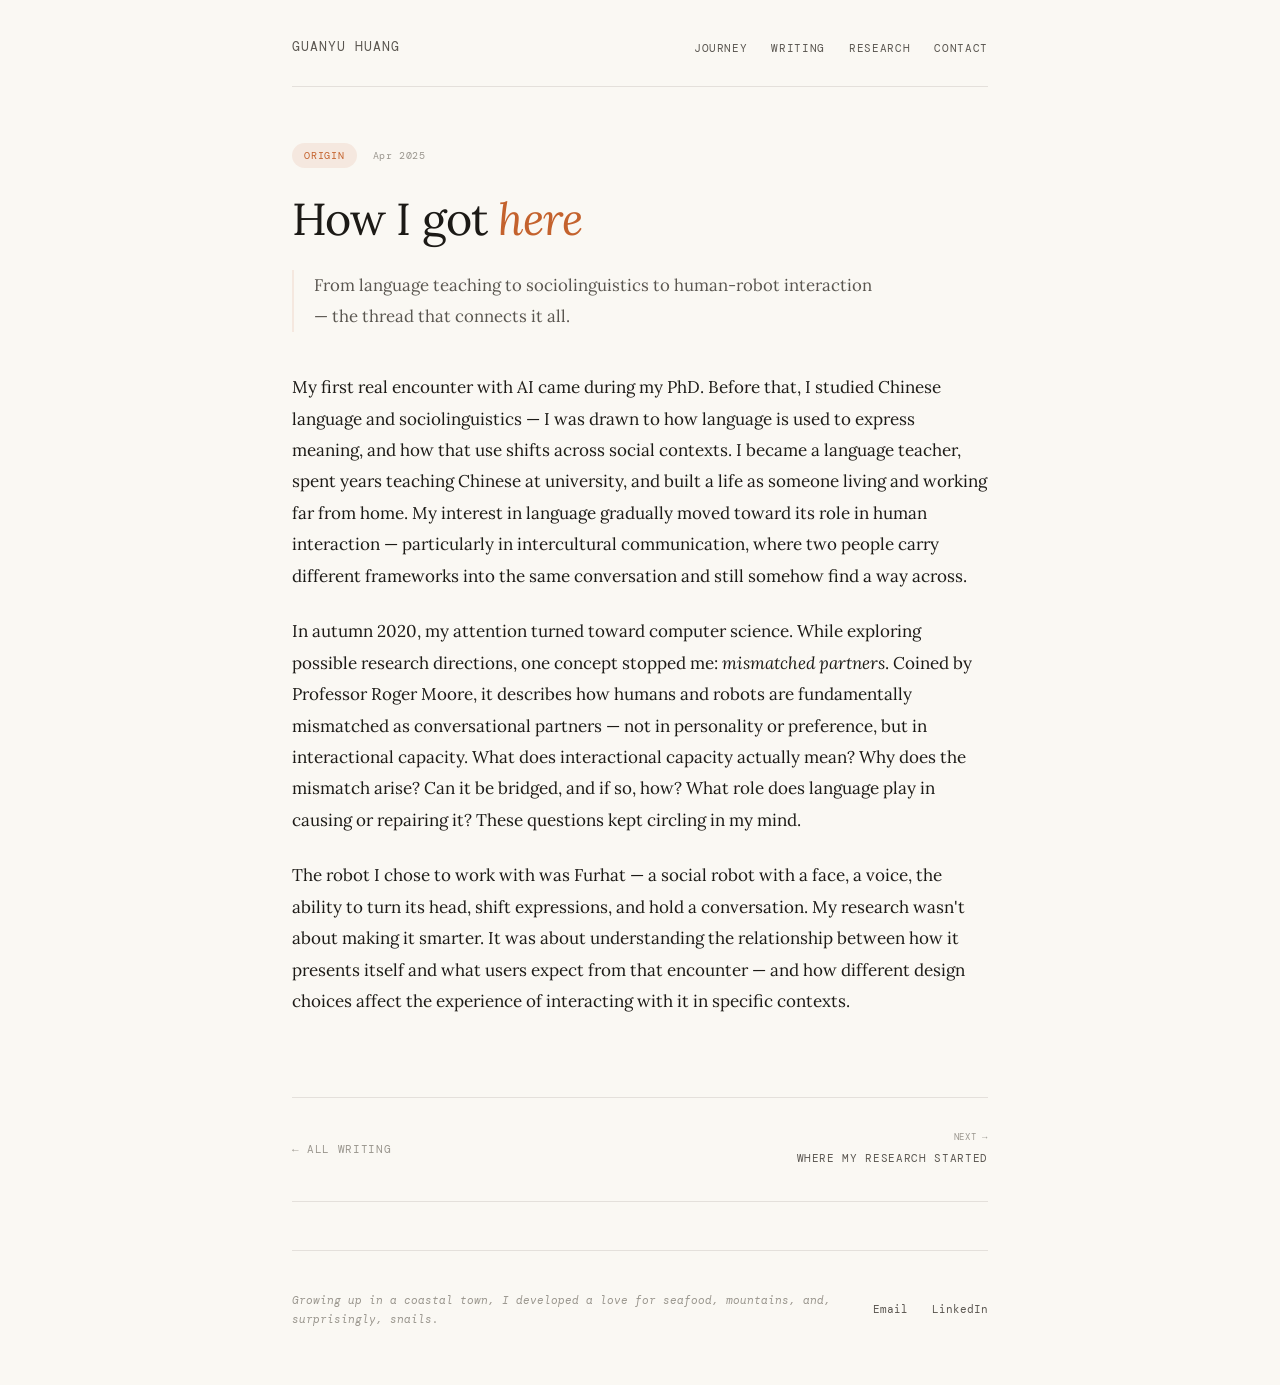
==== 01-entry.html @ d9b90ca6 "Add files via upload" ====
<!DOCTYPE html>
<html lang="en">
<head>
<meta charset="UTF-8">
<meta name="viewport" content="width=device-width, initial-scale=1.0">
<title>How I got here · Guanyu Huang</title>
<link href="https://fonts.googleapis.com/css2?family=Lora:ital,wght@0,400;0,500;1,400&family=DM+Mono:wght@400;500&display=swap" rel="stylesheet">
<style>
*,*::before,*::after{box-sizing:border-box;margin:0;padding:0}
:root{
  --cream:#FAF8F3;--ink:#1C1A16;--ink-soft:#5A5650;--ink-muted:#9A968E;
  --terra:#C4622D;--terra-light:#F5E8DF;--teal:#2A6B6E;--teal-light:#DDF0F0;
  --border:rgba(100,90,80,0.15);
}
html{scroll-behavior:smooth}
body{background:var(--cream);color:var(--ink);font-family:'Lora',Georgia,serif;line-height:1.75;font-size:17px}
.page{max-width:760px;margin:0 auto;padding:0 2rem}
nav{padding:2rem 0 1.5rem;display:flex;align-items:center;justify-content:space-between;border-bottom:1px solid var(--border)}
.nav-name{font-family:'DM Mono',monospace;font-size:13px;letter-spacing:.08em;color:var(--ink-soft);text-decoration:none;text-transform:uppercase;transition:color .2s}
.nav-name:hover{color:var(--terra)}
.nav-links{display:flex;gap:1.5rem;list-style:none;flex-wrap:wrap}
.nav-links a{font-family:'DM Mono',monospace;font-size:11px;letter-spacing:.06em;color:var(--ink-soft);text-decoration:none;text-transform:uppercase;transition:color .2s}
.nav-links a:hover{color:var(--terra)}
footer{padding:2.5rem 0 3.5rem;border-top:1px solid var(--border);margin-top:3rem;display:flex;justify-content:space-between;align-items:center}
.footer-note{font-family:'DM Mono',monospace;font-size:11px;color:var(--ink-muted);font-style:italic}
.footer-links{display:flex;gap:1.5rem}
.footer-links a{font-family:'DM Mono',monospace;font-size:11px;color:var(--ink-soft);text-decoration:none;transition:color .2s}
.footer-links a:hover{color:var(--terra)}

.article-header{padding:3.5rem 0 2.5rem}
.article-meta{display:flex;align-items:center;gap:1rem;margin-bottom:1.5rem;flex-wrap:wrap}
.article-tag{font-family:'DM Mono',monospace;font-size:10px;letter-spacing:.08em;color:var(--terra);text-transform:uppercase;background:var(--terra-light);padding:.25rem .75rem;border-radius:2rem}
.article-date{font-family:'DM Mono',monospace;font-size:10px;color:var(--ink-muted);letter-spacing:.06em}
.article-header h1{font-size:clamp(1.8rem,4vw,2.8rem);font-weight:400;line-height:1.2;letter-spacing:-.02em;margin-bottom:1rem}
.article-header h1 em{font-style:italic;color:var(--terra)}
.article-intro{font-size:1.05rem;color:var(--ink-soft);line-height:1.85;max-width:580px;border-left:2px solid var(--terra-light);padding-left:1.25rem;margin-top:1.5rem}

.article-body{padding-bottom:2rem}
.article-body p{margin-bottom:1.5rem;line-height:1.85}
.article-body p:last-child{margin-bottom:0}
.article-body em{font-style:italic;color:var(--ink)}
.article-body strong{font-weight:500}

.article-nav{display:flex;justify-content:space-between;align-items:center;padding:2rem 0;border-top:1px solid var(--border);border-bottom:1px solid var(--border);margin:3rem 0}
.article-nav a{font-family:'DM Mono',monospace;font-size:11px;letter-spacing:.06em;color:var(--ink-soft);text-decoration:none;text-transform:uppercase;transition:color .2s;display:flex;align-items:center;gap:.5rem}
.article-nav a:hover{color:var(--terra)}
.article-nav .back{color:var(--ink-muted)}
.article-nav .next-label{font-size:9px;color:var(--ink-muted);display:block;margin-bottom:.2rem;text-align:right}
.article-nav .next-title{font-size:11px;color:var(--ink-soft);display:block;text-align:right}

@keyframes fadeUp{from{opacity:0;transform:translateY(14px)}to{opacity:1;transform:translateY(0)}}
.article-header{animation:fadeUp .7s ease both}
.article-body{animation:fadeUp .7s .1s ease both}

@media(max-width:600px){
  nav{flex-wrap:wrap;gap:1rem}
  footer{flex-direction:column;gap:1rem;align-items:flex-start}
  .article-nav{flex-direction:column;gap:1rem;align-items:flex-start}
}
</style>
</head>
<body>
<div class="page">

<nav>
  <a href="index.html" class="nav-name">Guanyu Huang</a>
  <ul class="nav-links">
    <li><a href="index.html#journey">Journey</a></li>
    <li><a href="writing.html">Writing</a></li>
    <li><a href="index.html#research">Research</a></li>
    <li><a href="index.html#contact">Contact</a></li>
  </ul>
</nav>

<header class="article-header">
  <div class="article-meta">
    <span class="article-tag">Origin</span>
    <span class="article-date">Apr 2025</span>
  </div>
  <h1>How I got <em>here</em></h1>
  <p class="article-intro">From language teaching to sociolinguistics to human-robot interaction — the thread that connects it all.</p>
</header>

<article class="article-body">

<p>My first real encounter with AI came during my PhD. Before that, I studied Chinese language and sociolinguistics — I was drawn to how language is used to express meaning, and how that use shifts across social contexts. I became a language teacher, spent years teaching Chinese at university, and built a life as someone living and working far from home. My interest in language gradually moved toward its role in human interaction — particularly in intercultural communication, where two people carry different frameworks into the same conversation and still somehow find a way across.</p>

<p>In autumn 2020, my attention turned toward computer science. While exploring possible research directions, one concept stopped me: <em>mismatched partners</em>. Coined by Professor Roger Moore, it describes how humans and robots are fundamentally mismatched as conversational partners — not in personality or preference, but in interactional capacity. What does interactional capacity actually mean? Why does the mismatch arise? Can it be bridged, and if so, how? What role does language play in causing or repairing it? These questions kept circling in my mind.</p>

<p>The robot I chose to work with was Furhat — a social robot with a face, a voice, the ability to turn its head, shift expressions, and hold a conversation. My research wasn't about making it smarter. It was about understanding the relationship between how it presents itself and what users expect from that encounter — and how different design choices affect the experience of interacting with it in specific contexts.</p>

</article>

<nav class="article-nav">
  <a href="writing.html" class="back">← All writing</a>
  <a href="02-research.html">
    <div>
      <span class="next-label">Next →</span>
      <span class="next-title">Where my research started</span>
    </div>
  </a>
</nav>

<footer>
  <span class="footer-note">Growing up in a coastal town, I developed a love for seafood, mountains, and, surprisingly, snails.</span>
  <div class="footer-links">
    <a href="mailto:guanyu.huang@gmail.com">Email</a>
    <a href="https://linkedin.com/in/guanyu-huang/">LinkedIn</a>
  </div>
</footer>

</div>
</body>
</html>
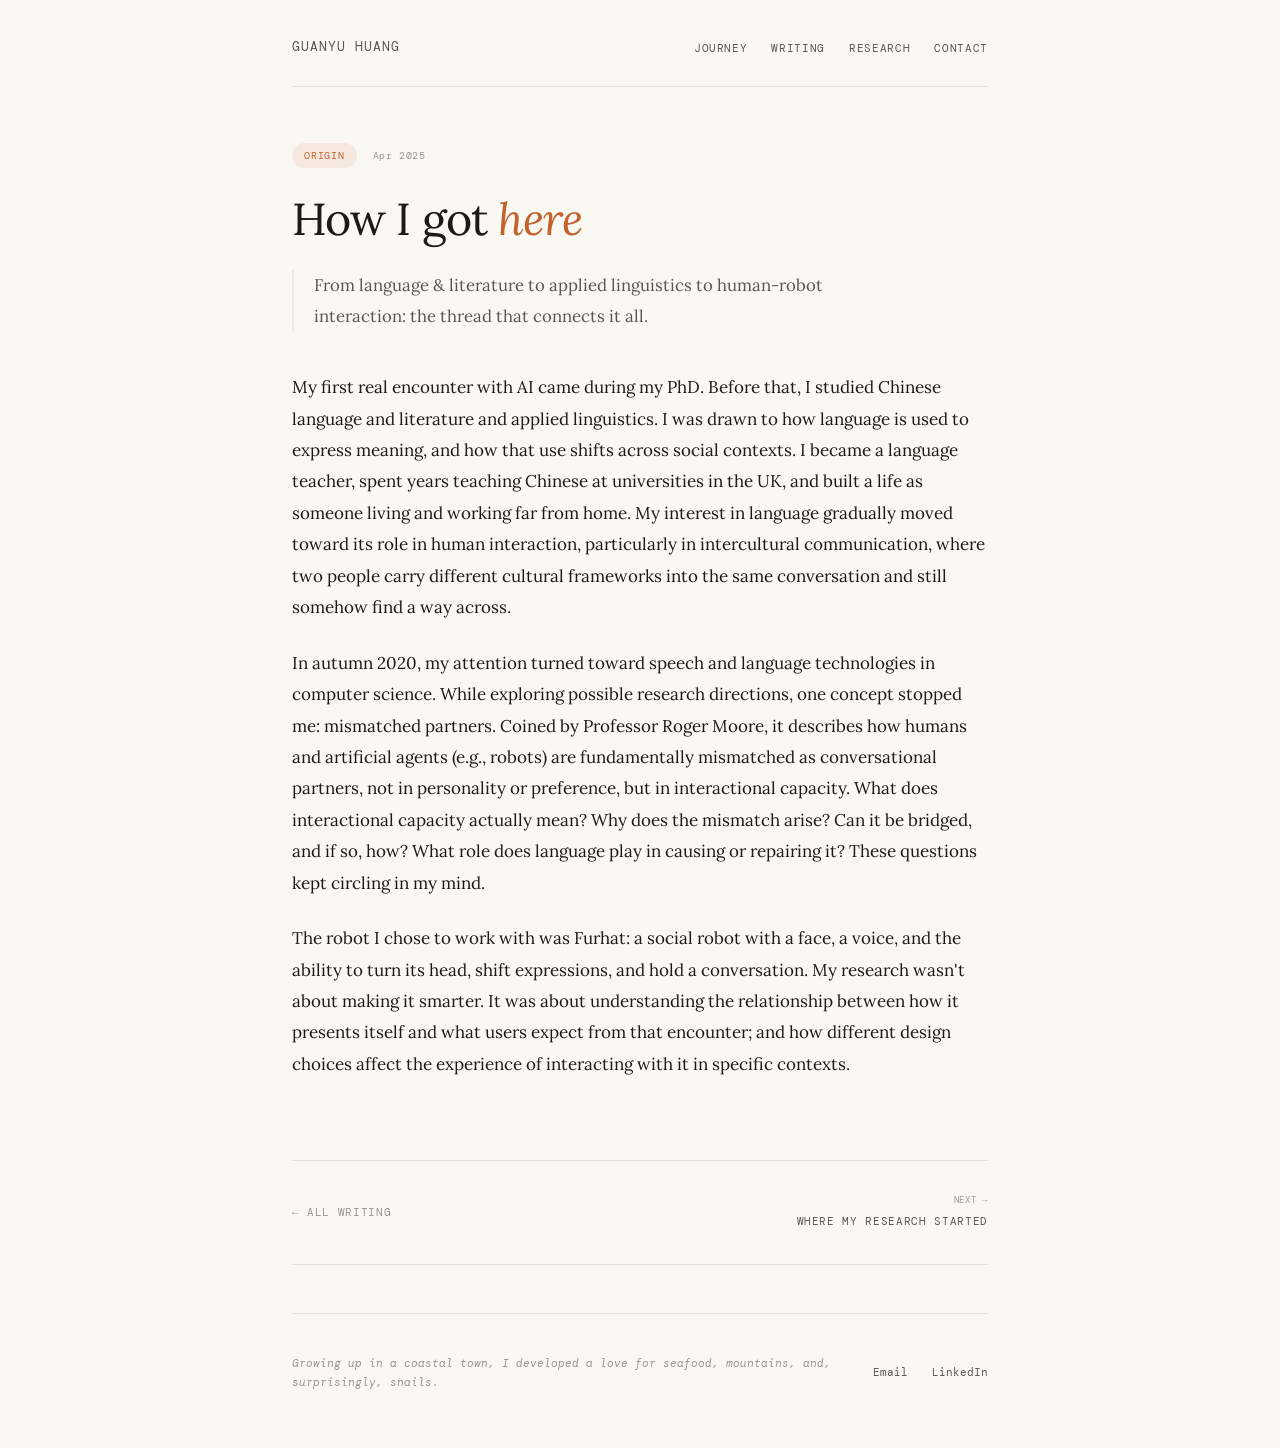
==== commit 7dcd06ea: "Update 01-entry.html" ====
--- a/01-entry.html
+++ b/01-entry.html
@@ -78,16 +78,16 @@
     <span class="article-date">Apr 2025</span>
   </div>
   <h1>How I got <em>here</em></h1>
-  <p class="article-intro">From language teaching to sociolinguistics to human-robot interaction — the thread that connects it all.</p>
+  <p class="article-intro">From language & literature to applied linguistics to human-robot interaction: the thread that connects it all.</p>
 </header>
 
 <article class="article-body">
 
-<p>My first real encounter with AI came during my PhD. Before that, I studied Chinese language and sociolinguistics — I was drawn to how language is used to express meaning, and how that use shifts across social contexts. I became a language teacher, spent years teaching Chinese at university, and built a life as someone living and working far from home. My interest in language gradually moved toward its role in human interaction — particularly in intercultural communication, where two people carry different frameworks into the same conversation and still somehow find a way across.</p>
+<p>My first real encounter with AI came during my PhD. Before that, I studied Chinese language and literature and applied linguistics. I was drawn to how language is used to express meaning, and how that use shifts across social contexts. I became a language teacher, spent years teaching Chinese at universities in the UK, and built a life as someone living and working far from home. My interest in language gradually moved toward its role in human interaction, particularly in intercultural communication, where two people carry different cultural frameworks into the same conversation and still somehow find a way across.</p>
 
-<p>In autumn 2020, my attention turned toward computer science. While exploring possible research directions, one concept stopped me: <em>mismatched partners</em>. Coined by Professor Roger Moore, it describes how humans and robots are fundamentally mismatched as conversational partners — not in personality or preference, but in interactional capacity. What does interactional capacity actually mean? Why does the mismatch arise? Can it be bridged, and if so, how? What role does language play in causing or repairing it? These questions kept circling in my mind.</p>
+<p>In autumn 2020, my attention turned toward speech and language technologies in computer science. While exploring possible research directions, one concept stopped me: mismatched partners. Coined by Professor Roger Moore, it describes how humans and artificial agents (e.g., robots) are fundamentally mismatched as conversational partners, not in personality or preference, but in interactional capacity. What does interactional capacity actually mean? Why does the mismatch arise? Can it be bridged, and if so, how? What role does language play in causing or repairing it? These questions kept circling in my mind. </p>
 
-<p>The robot I chose to work with was Furhat — a social robot with a face, a voice, the ability to turn its head, shift expressions, and hold a conversation. My research wasn't about making it smarter. It was about understanding the relationship between how it presents itself and what users expect from that encounter — and how different design choices affect the experience of interacting with it in specific contexts.</p>
+<p>The robot I chose to work with was Furhat: a social robot with a face, a voice, and the ability to turn its head, shift expressions, and hold a conversation. My research wasn't about making it smarter. It was about understanding the relationship between how it presents itself and what users expect from that encounter; and how different design choices affect the experience of interacting with it in specific contexts.</p>
 
 </article>
 
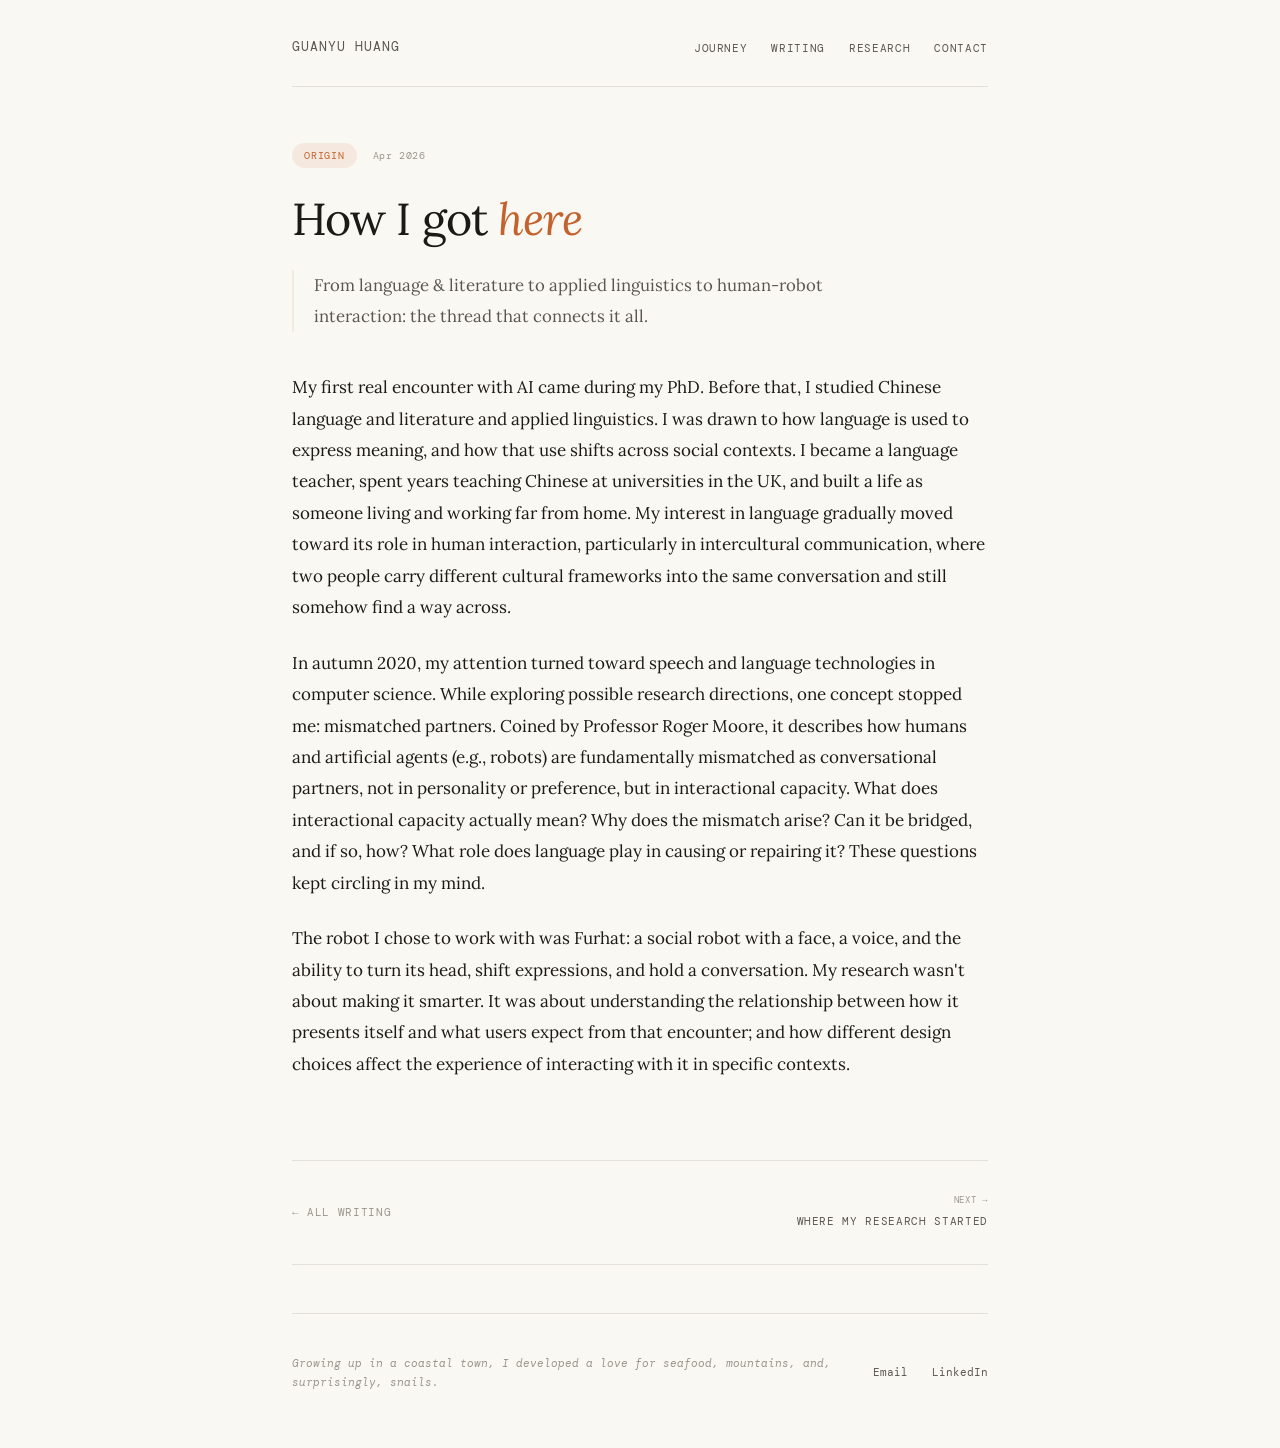
==== commit 1c7e6e3f: "Update 01-entry.html update year 2026" ====
--- a/01-entry.html
+++ b/01-entry.html
@@ -75,7 +75,7 @@
 <header class="article-header">
   <div class="article-meta">
     <span class="article-tag">Origin</span>
-    <span class="article-date">Apr 2025</span>
+    <span class="article-date">Apr 2026</span>
   </div>
   <h1>How I got <em>here</em></h1>
   <p class="article-intro">From language & literature to applied linguistics to human-robot interaction: the thread that connects it all.</p>
